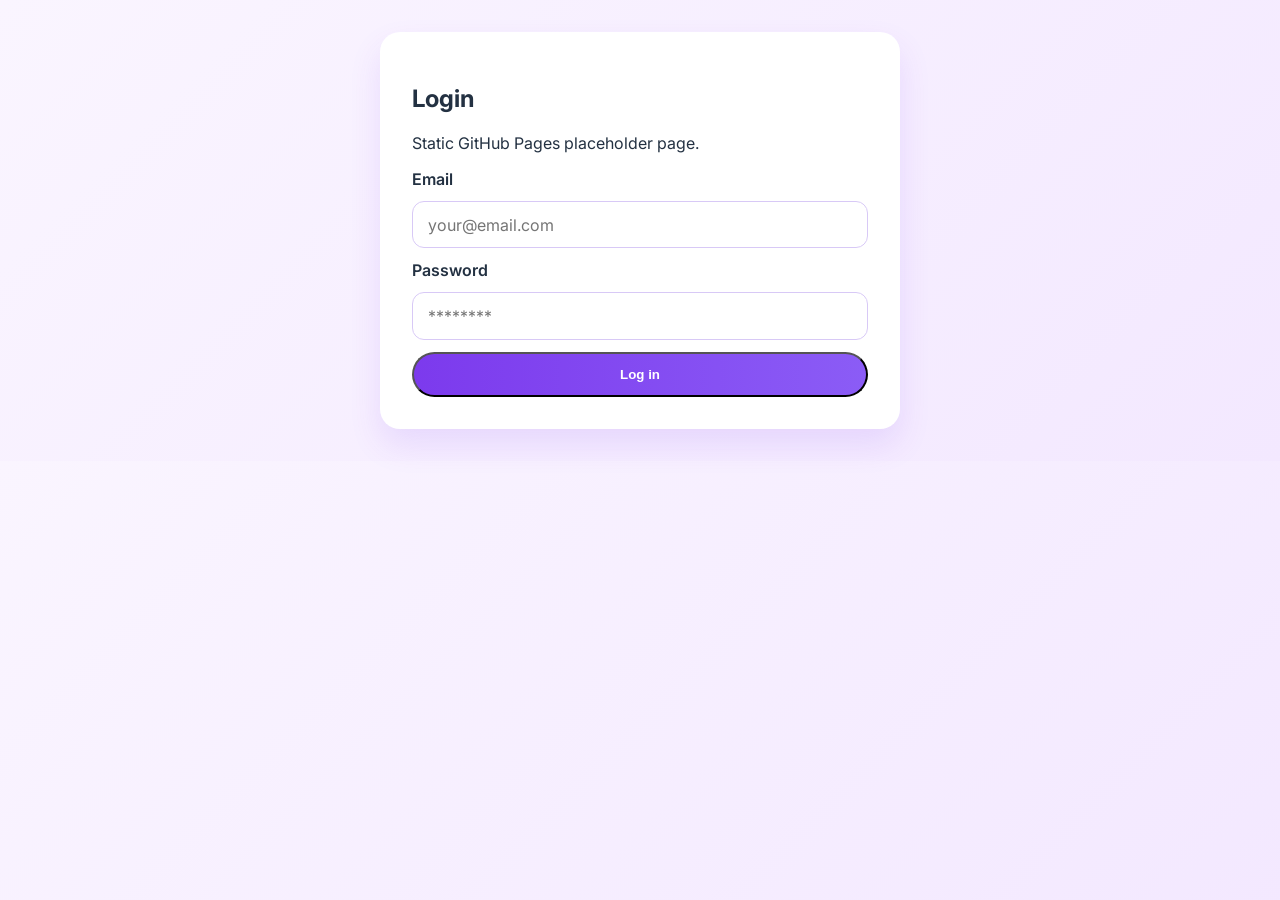
==== docs/login.html @ 783204fd "Create GitHub Pages static site" ====
<!DOCTYPE html>
<html lang="en">
<head>
    <meta charset="UTF-8">
    <meta name="viewport" content="width=device-width, initial-scale=1.0">
    <title>Login</title>
    <link rel="preconnect" href="https://fonts.googleapis.com">
    <link rel="preconnect" href="https://fonts.gstatic.com" crossorigin>
    <link href="https://fonts.googleapis.com/css2?family=Inter:wght@300;400;500;600;700&display=swap" rel="stylesheet">
    <link rel="stylesheet" href="assets/css/style.css">
</head>
<body>
    <main class="container py-5">
        <section class="card card-form">
            <div class="card-body">
                <h1>Login</h1>
                <p>Static GitHub Pages placeholder page.</p>
                <form>
                    <label for="email">Email</label>
                    <input id="email" type="email" placeholder="your@email.com">
                    <label for="password">Password</label>
                    <input id="password" type="password" placeholder="********">
                    <button type="submit" class="btn btn-primary">Log in</button>
                </form>
            </div>
        </section>
    </main>
</body>
</html>
---- docs/assets/css/style.css ----
:root {
    color-scheme: light;
}

* {
    box-sizing: border-box;
}

body {
    margin: 0;
    font-family: 'Inter', sans-serif;
    background: linear-gradient(135deg, #faf5ff 0%, #f3e8ff 100%);
    color: #233142;
}

.container {
    width: min(1100px, calc(100% - 2rem));
    margin: 0 auto;
}

.hero-section {
    padding: 5rem 0;
    background: linear-gradient(135deg, #7c3aed 0%, #a78bfa 100%);
    color: white;
    text-align: center;
}

.hero-section h1 {
    font-size: clamp(2rem, 4vw, 3rem);
    margin-bottom: 1rem;
}

.lead {
    font-size: 1.15rem;
    opacity: 0.95;
}

.button-row {
    display: flex;
    justify-content: center;
    gap: 1rem;
    flex-wrap: wrap;
    margin-top: 1.5rem;
}

.btn {
    display: inline-block;
    padding: 0.8rem 1.25rem;
    border-radius: 999px;
    text-decoration: none;
    font-weight: 600;
    transition: transform 0.2s ease, box-shadow 0.2s ease;
}

.btn:hover {
    transform: translateY(-1px);
}

.btn-primary {
    background: linear-gradient(90deg, #7c3aed 0%, #8b5cf6 100%);
    color: white;
}

.btn-outline-primary {
    color: white;
    border: 1px solid white;
}

.card {
    background: white;
    border-radius: 1.25rem;
    box-shadow: 0 1rem 2rem rgba(124, 58, 237, 0.12);
    overflow: hidden;
}

.card-body {
    padding: 2rem;
}

.card-form {
    max-width: 520px;
    margin: 2rem auto;
}

form {
    display: flex;
    flex-direction: column;
    gap: 0.75rem;
}

label {
    font-weight: 600;
}

input {
    padding: 0.8rem 0.95rem;
    border: 1px solid #d8c9f6;
    border-radius: 0.75rem;
    font: inherit;
}

.footer {
    padding: 2rem 0 3rem;
    text-align: center;
    color: #6b7280;
}
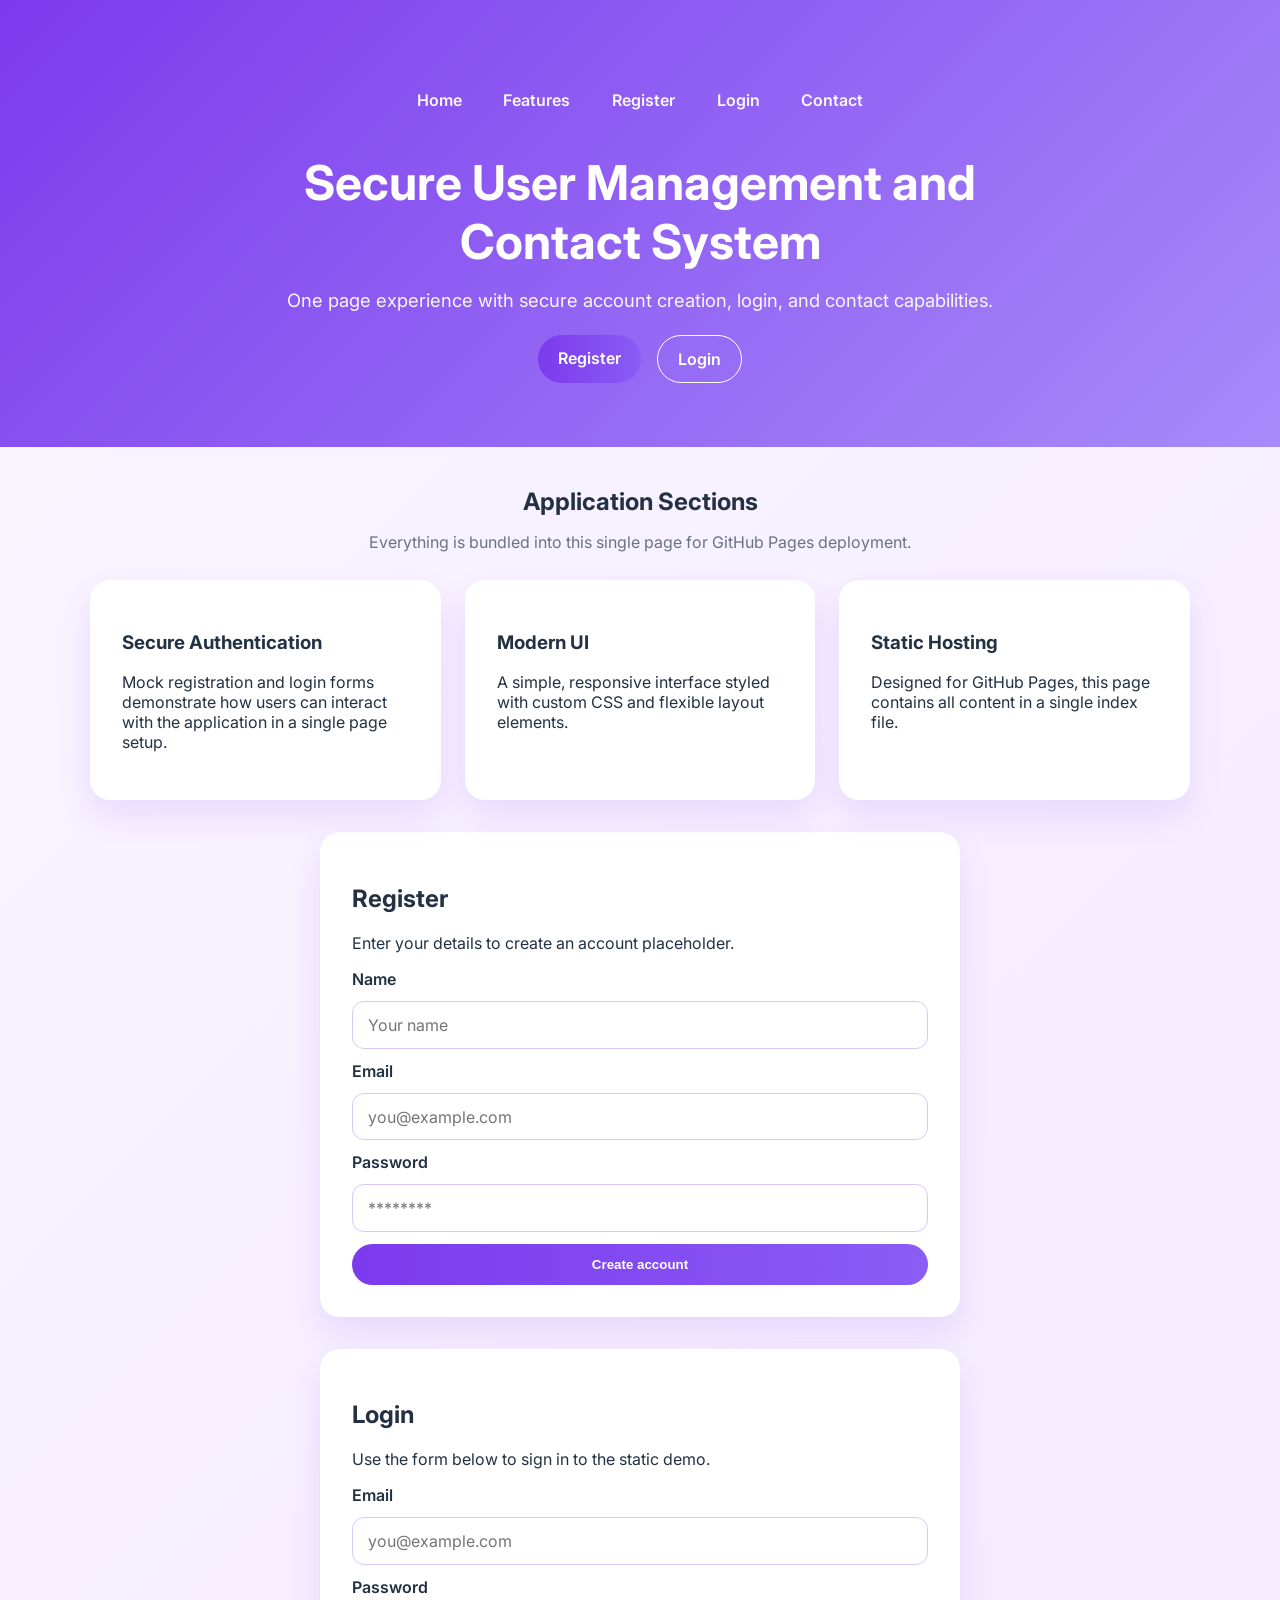
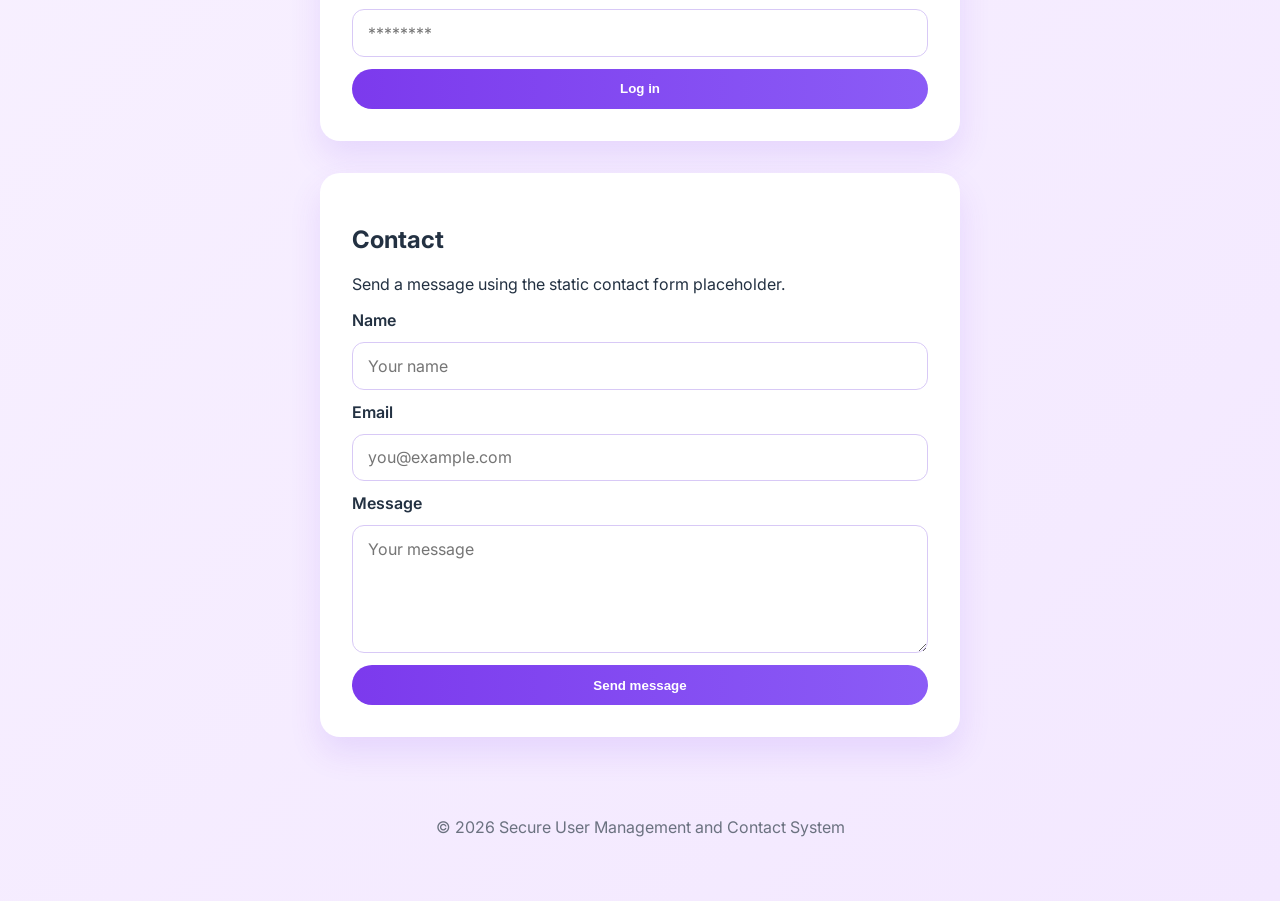
==== commit 0087936c: "Merge all site sections into single index page" ====
--- a/docs/login.html
+++ b/docs/login.html
@@ -2,28 +2,11 @@
 <html lang="en">
 <head>
     <meta charset="UTF-8">
+    <meta http-equiv="refresh" content="0;url=index.html#login">
     <meta name="viewport" content="width=device-width, initial-scale=1.0">
-    <title>Login</title>
-    <link rel="preconnect" href="https://fonts.googleapis.com">
-    <link rel="preconnect" href="https://fonts.gstatic.com" crossorigin>
-    <link href="https://fonts.googleapis.com/css2?family=Inter:wght@300;400;500;600;700&display=swap" rel="stylesheet">
-    <link rel="stylesheet" href="assets/css/style.css">
+    <title>Redirecting to Login</title>
 </head>
 <body>
-    <main class="container py-5">
-        <section class="card card-form">
-            <div class="card-body">
-                <h1>Login</h1>
-                <p>Static GitHub Pages placeholder page.</p>
-                <form>
-                    <label for="email">Email</label>
-                    <input id="email" type="email" placeholder="your@email.com">
-                    <label for="password">Password</label>
-                    <input id="password" type="password" placeholder="********">
-                    <button type="submit" class="btn btn-primary">Log in</button>
-                </form>
-            </div>
-        </section>
-    </main>
+    <p>Redirecting to <a href="index.html#login">Login section</a>...</p>
 </body>
 </html>
